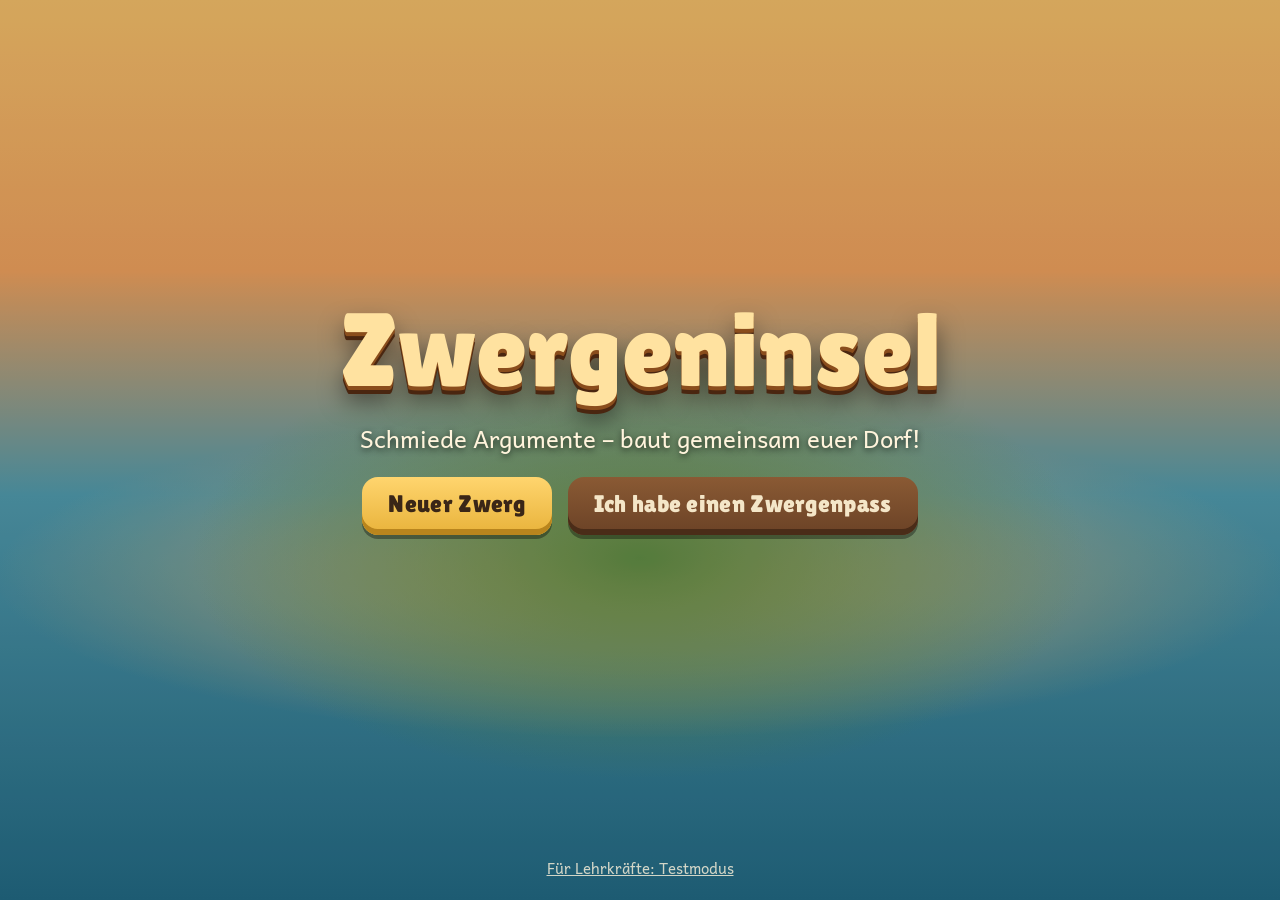
==== index.html @ fdaf3f94 "Kapitel 3: Ja und/ja aber, Wer hört zu?, Inselrat, Gegenargument-Schmiede, Wer überzeugt wen?, Strei" ====
<!doctype html>
<html lang="de">
<head>
<meta charset="utf-8">
<meta name="viewport" content="width=device-width, initial-scale=1, viewport-fit=cover, user-scalable=no">
<meta name="apple-mobile-web-app-capable" content="yes">
<meta name="mobile-web-app-capable" content="yes">
<meta name="apple-mobile-web-app-status-bar-style" content="black-translucent">
<meta name="apple-mobile-web-app-title" content="Zwergeninsel">
<meta name="theme-color" content="#1d140f">
<title>Zwergeninsel – Schmiede</title>
<link rel="manifest" href="manifest.webmanifest">
<link rel="apple-touch-icon" href="bilder/app-icon.png">
<link rel="icon" href="bilder/app-icon.png">
<link rel="preconnect" href="https://fonts.googleapis.com">
<link rel="preconnect" href="https://fonts.gstatic.com" crossorigin>
<link href="https://fonts.googleapis.com/css2?family=Andika:wght@400;700&family=Lilita+One&display=swap" rel="stylesheet">
<link rel="stylesheet" href="css/spiel.css">
</head>
<body>
<div id="app"></div>
<noscript>Bitte JavaScript einschalten, damit die Zwergeninsel funktioniert.</noscript>
<script src="js/lib/qrcode.js"></script>
<script src="js/data.js"></script>
<script src="js/data-k2.js"></script>
<script src="js/data-k3.js"></script>
<script src="js/pass.js"></script>
<script src="js/gemeinsam.js"></script>
<script src="js/app.js"></script>
</body>
</html>
---- css/spiel.css ----
/* Zwergeninsel – gemeinsames Aussehen für Schüler-App und Insel */

:root {
  --nacht: #1d140f;
  --holz-dunkel: #3a2417;
  --holz: #6b4226;
  --holz-hell: #9a6a3e;
  --pergament: #f4e6c8;
  --pergament-dunkel: #e2cc9f;
  --tinte: #3a2617;
  --tinte-hell: #6b5442;
  --glut: #f28c28;
  --glut-hell: #ffc261;
  --gold: #e8b23a;
  --gold-dunkel: #b9851d;
  --moos: #6f8f3a;
  --moos-dunkel: #4f6a26;
  --eisen: #4a4e57;
  --eisen-hell: #8a8f99;
  --edelstein: #2ec4b6;
  --fehler: #c2533a;
  --schrift: 'Andika', 'Trebuchet MS', sans-serif;
  --titel: 'Lilita One', 'Trebuchet MS', sans-serif;
  --radius: 18px;
}

* { box-sizing: border-box; -webkit-tap-highlight-color: transparent; }
html, body { margin: 0; height: 100%; }
body {
  background: var(--nacht);
  color: var(--pergament);
  font-family: var(--schrift);
  font-size: 20px;
  line-height: 1.4;
  overflow: hidden;
  -webkit-user-select: none;
  user-select: none;
  -webkit-touch-callout: none;
}
button { font: inherit; color: inherit; cursor: pointer; touch-action: manipulation; }
img { -webkit-user-drag: none; }
h1, h2, h3 { font-family: var(--titel); font-weight: 400; margin: 0; letter-spacing: 0.3px; }

/* ---------- Bildschirme ---------- */
#app { position: fixed; inset: 0; overflow: hidden; }
.screen {
  position: absolute; inset: 0;
  display: flex; flex-direction: column;
  overflow: hidden;
  animation: einblenden 0.35s ease-out;
}
.screen-scroll { flex: 1 1 auto; overflow-y: auto; -webkit-overflow-scrolling: touch; }
@keyframes einblenden { from { opacity: 0; transform: translateY(8px); } to { opacity: 1; transform: none; } }

/* Hintergrundbilder mit Ersatz, solange das Bild fehlt */
.hintergrund { position: absolute; inset: 0; z-index: 0; overflow: hidden; }
.hintergrund img { width: 100%; height: 100%; object-fit: cover; display: block; }
.hintergrund::after { content: ''; position: absolute; inset: 0; background: var(--abdunkeln, rgba(20, 12, 8, 0.25)); }
.hg-ersatz-schmiede {
  background:
    radial-gradient(ellipse 40% 55% at 12% 70%, rgba(242, 140, 40, 0.55), transparent 70%),
    radial-gradient(ellipse 60% 40% at 50% 100%, #4a2d1b, transparent 70%),
    linear-gradient(180deg, #2a1b13 0%, #3b2618 60%, #2a1a11 100%);
}
.hg-ersatz-stollen {
  background:
    radial-gradient(circle at 18% 30%, rgba(46, 196, 182, 0.25), transparent 22%),
    radial-gradient(circle at 82% 62%, rgba(150, 100, 230, 0.22), transparent 20%),
    linear-gradient(180deg, #221812 0%, #33231a 100%);
}
.hg-ersatz-titel {
  background:
    radial-gradient(ellipse 50% 35% at 50% 62%, #5f8f45, transparent 70%),
    radial-gradient(ellipse 70% 25% at 50% 64%, #d9b878, transparent 72%),
    linear-gradient(180deg, #f6c26b 0%, #f0a35e 30%, #4f9db0 55%, #1f6a85 100%);
}
.hg-ersatz-vulkan {
  background:
    radial-gradient(ellipse 30% 40% at 50% 100%, rgba(255, 120, 30, 0.6), transparent 70%),
    linear-gradient(180deg, #2b1610 0%, #471f12 100%);
}
.glut-flackern {
  position: absolute; left: 0; top: 30%; width: 38%; height: 60%;
  background: radial-gradient(ellipse at 30% 60%, rgba(255, 150, 50, 0.35), transparent 65%);
  animation: flackern 2.4s infinite ease-in-out;
  pointer-events: none; z-index: 1; mix-blend-mode: screen;
}
@keyframes flackern {
  0%, 100% { opacity: 0.7; } 20% { opacity: 1; } 40% { opacity: 0.8; } 60% { opacity: 0.95; } 80% { opacity: 0.75; }
}

/* Platzhalter für Bilder, die noch fehlen */
.platzhalter {
  display: flex; align-items: center; justify-content: center; text-align: center;
  border: 3px dashed rgba(244, 230, 200, 0.5);
  border-radius: 16px;
  background: rgba(244, 230, 200, 0.08);
  color: rgba(244, 230, 200, 0.85);
  font-size: 15px; line-height: 1.2; padding: 8px;
  aspect-ratio: 1 / 1;
}
.auf-pergament .platzhalter { border-color: rgba(58, 38, 23, 0.4); color: var(--tinte-hell); background: rgba(58, 38, 23, 0.05); }

/* ---------- Leisten und Rahmen ---------- */
.leiste {
  position: relative; z-index: 5;
  display: flex; align-items: center; gap: 14px;
  padding: max(12px, env(safe-area-inset-top)) 20px 12px;
  background: linear-gradient(180deg, rgba(29, 20, 15, 0.92), rgba(29, 20, 15, 0.7));
  border-bottom: 3px solid rgba(232, 178, 58, 0.35);
}
.leiste .titel { font-family: var(--titel); font-size: 26px; line-height: 1.1; }
.leiste .untertitel { font-size: 16px; color: #d9c6a3; }
.spacer { flex: 1 1 auto; }

.avatar {
  width: 64px; height: 64px; border-radius: 50%; flex: none;
  background: radial-gradient(circle at 50% 40%, #7a5236, #3a2417);
  border: 3px solid var(--gold);
  overflow: hidden; display: flex; align-items: flex-start; justify-content: center;
  box-shadow: 0 3px 0 rgba(0, 0, 0, 0.4);
}
.avatar img { width: 150%; margin-top: -2%; }
.avatar .platzhalter { aspect-ratio: auto; width: 100%; height: 100%; border: none; font-size: 11px; border-radius: 50%; }

.zaehler {
  display: flex; align-items: center; gap: 6px;
  background: rgba(0, 0, 0, 0.35); border: 2px solid rgba(244, 230, 200, 0.25);
  border-radius: 999px; padding: 4px 14px 4px 6px;
  font-family: var(--titel); font-size: 22px; min-height: 44px;
}
.zaehler img, .zaehler .platzhalter { width: 34px; height: 34px; font-size: 0; border-width: 2px; padding: 0; border-radius: 50%; }

.pergament {
  background:
    radial-gradient(ellipse at 20% 0%, rgba(255, 255, 255, 0.35), transparent 50%),
    linear-gradient(180deg, var(--pergament), var(--pergament-dunkel));
  color: var(--tinte);
  border-radius: var(--radius);
  border: 3px solid #8a6438;
  box-shadow: 0 6px 0 rgba(0, 0, 0, 0.35), inset 0 0 30px rgba(140, 100, 50, 0.25);
}

/* ---------- Knöpfe ---------- */
.knopf {
  display: inline-flex; align-items: center; justify-content: center; gap: 10px;
  min-height: 56px; padding: 10px 26px 14px;
  border: none; border-radius: 16px;
  font-family: var(--titel); font-size: 24px; letter-spacing: 0.3px;
  color: var(--tinte);
  background: linear-gradient(180deg, #ffd56e, var(--gold));
  box-shadow: inset 0 -6px 0 var(--gold-dunkel), 0 4px 0 rgba(0, 0, 0, 0.35);
  transition: transform 0.08s;
}
.knopf:active { transform: translateY(3px); box-shadow: inset 0 -3px 0 var(--gold-dunkel), 0 1px 0 rgba(0, 0, 0, 0.35); }
.knopf.holz { color: var(--pergament); background: linear-gradient(180deg, #8a5a34, var(--holz)); box-shadow: inset 0 -6px 0 #4a2c18, 0 4px 0 rgba(0, 0, 0, 0.35); }
.knopf.moos { color: #fff8e6; background: linear-gradient(180deg, #8db04c, var(--moos)); box-shadow: inset 0 -6px 0 var(--moos-dunkel), 0 4px 0 rgba(0, 0, 0, 0.35); }
.knopf svg { width: 28px; height: 28px; flex: none; }
.knopf.klein { min-height: 46px; font-size: 19px; padding: 6px 16px 10px; }
.knopf:disabled { filter: grayscale(0.8) brightness(0.7); }
.rund {
  width: 56px; height: 56px; border-radius: 50%; border: none; flex: none;
  background: linear-gradient(180deg, #8a5a34, var(--holz));
  box-shadow: inset 0 -5px 0 #4a2c18, 0 3px 0 rgba(0, 0, 0, 0.35);
  display: inline-flex; align-items: center; justify-content: center;
  color: var(--pergament);
}
.rund.gold { background: linear-gradient(180deg, #ffd56e, var(--gold)); box-shadow: inset 0 -5px 0 var(--gold-dunkel), 0 3px 0 rgba(0, 0, 0, 0.35); color: var(--tinte); }
.rund svg { width: 28px; height: 28px; }

/* ---------- Startbildschirm ---------- */
.start-mitte {
  position: relative; z-index: 2; flex: 1;
  display: flex; flex-direction: column; align-items: center; justify-content: center; gap: 22px;
  padding: 24px; text-align: center;
}
.logo {
  font-family: var(--titel); font-size: clamp(56px, 10vw, 104px); line-height: 0.95;
  color: #ffe2a0;
  text-shadow: 0 4px 0 #8a4d1c, 0 8px 0 #4a2610, 0 14px 24px rgba(0, 0, 0, 0.5);
}
.logo-unter { font-size: 24px; color: #fff4dc; text-shadow: 0 2px 6px rgba(0, 0, 0, 0.7); }
.start-knoepfe { display: flex; flex-wrap: wrap; gap: 16px; justify-content: center; }
.weiter-karte { display: flex; align-items: center; gap: 14px; padding: 12px 20px; }
.fusszeile { position: relative; z-index: 2; text-align: center; padding: 10px; font-size: 15px; }
.fusszeile button { background: none; border: none; color: rgba(255, 244, 220, 0.8); text-decoration: underline; min-height: 44px; }

/* ---------- Zwerg wählen ---------- */
.zwerg-raster {
  display: grid; grid-template-columns: repeat(auto-fill, minmax(170px, 1fr)); gap: 16px;
  padding: 20px; max-width: 1100px; margin: 0 auto;
}
.zwerg-karte {
  position: relative; border: none; padding: 10px 10px 12px; text-align: center;
  display: flex; flex-direction: column; align-items: center; gap: 4px;
}
.zwerg-karte .bild { width: 100%; aspect-ratio: 1 / 1; display: flex; align-items: flex-end; justify-content: center; }
.zwerg-karte .bild img { width: 100%; height: 100%; object-fit: contain; filter: drop-shadow(0 6px 6px rgba(0, 0, 0, 0.3)); }
.zwerg-karte .bild .platzhalter { width: 90%; }
.zwerg-karte .name { font-family: var(--titel); font-size: 22px; line-height: 1.1; }
.zwerg-karte .rolle { font-size: 15px; color: var(--tinte-hell); }
.zwerg-karte.gewaehlt { outline: 5px solid var(--glut); outline-offset: 2px; }
.zwerg-karte.gesperrt .bild img { filter: brightness(0) opacity(0.45); }
.zwerg-karte.gesperrt .bedingung { font-size: 14px; line-height: 1.25; color: var(--tinte-hell); }
.schloss { position: absolute; top: 10px; right: 10px; width: 38px; height: 38px; }

/* ---------- Halle (Kapitelkarte) ---------- */
.halle-inhalt { position: relative; z-index: 2; padding: 20px; max-width: 1100px; margin: 0 auto; display: flex; flex-direction: column; gap: 18px; }
.reiter { display: flex; gap: 10px; flex-wrap: wrap; }
.reiter button {
  border: none; border-radius: 14px 14px 0 0; padding: 10px 20px; min-height: 48px;
  font-family: var(--titel); font-size: 20px;
  background: rgba(0, 0, 0, 0.4); color: rgba(244, 230, 200, 0.7);
}
.reiter button.aktiv { background: var(--pergament); color: var(--tinte); }
.stollen { padding: 18px 20px 22px; }
.stollen h2 { font-size: 30px; display: flex; align-items: center; gap: 10px; }
.stollen .erklaer { font-size: 18px; color: var(--tinte-hell); margin: 2px 0 14px; }
.stationen { display: grid; grid-template-columns: repeat(auto-fit, minmax(220px, 1fr)); gap: 14px; }
.station {
  position: relative; border: 3px solid #8a6438; border-radius: 16px; padding: 14px;
  background: rgba(255, 255, 255, 0.45); color: var(--tinte); text-align: left;
  display: flex; gap: 12px; align-items: center; min-height: 96px;
  box-shadow: 0 4px 0 rgba(0, 0, 0, 0.2);
}
.station:active { transform: translateY(2px); }
.station .icon { width: 64px; height: 64px; flex: none; }
.station .icon img, .station .icon .platzhalter { width: 100%; height: 100%; object-fit: contain; font-size: 10px; padding: 2px; }
.station .st-name { font-family: var(--titel); font-size: 21px; line-height: 1.1; }
.station .st-info { font-size: 15px; color: var(--tinte-hell); line-height: 1.3; }
.station.geschafft { background: rgba(141, 176, 76, 0.35); border-color: var(--moos-dunkel); }
.station.gesperrt { opacity: 0.55; }
.haken {
  position: absolute; top: -10px; right: -10px; width: 38px; height: 38px; border-radius: 50%;
  background: var(--moos); color: #fff; display: flex; align-items: center; justify-content: center;
  border: 3px solid #fff8e6; box-shadow: 0 2px 0 rgba(0, 0, 0, 0.3);
}
.haken svg { width: 20px; height: 20px; }

/* ---------- Spielbildschirm (Schmiede) ---------- */
.spiel { position: relative; z-index: 2; flex: 1; display: flex; gap: 22px; padding: 18px 22px 22px; min-height: 0; }
.aufgabe { flex: 1 1 58%; display: flex; flex-direction: column; gap: 14px; padding: 20px 22px; min-height: 0; overflow-y: auto; }
.aufgabe .frage { font-size: 19px; color: var(--tinte-hell); display: flex; align-items: center; gap: 10px; }
.aufgabe .meinung { font-size: 26px; font-weight: 700; line-height: 1.35; }
.optionen { display: flex; flex-direction: column; gap: 12px; }
.option {
  text-align: left; font-size: 22px; line-height: 1.35; color: var(--tinte);
  background: #fffaf0; border: 3px solid #b08a5a; border-radius: 16px; padding: 14px 18px; min-height: 64px;
  box-shadow: 0 4px 0 #b08a5a;
  transition: transform 0.08s, background 0.2s;
}
.option:active { transform: translateY(3px); box-shadow: 0 1px 0 #b08a5a; }
.option.richtig { background: #e3f0c8; border-color: var(--moos); box-shadow: 0 4px 0 var(--moos-dunkel); }
.option.falsch { background: #f5d9cd; border-color: var(--fehler); box-shadow: 0 4px 0 #8f3a28; animation: wackeln 0.4s; }
.option.weg { opacity: 0.35; text-decoration: line-through; pointer-events: none; }
@keyframes wackeln { 0%, 100% { transform: none; } 20% { transform: translateX(-8px); } 40% { transform: translateX(8px); } 60% { transform: translateX(-5px); } 80% { transform: translateX(5px); } }

.rueckmeldung { display: flex; gap: 12px; align-items: flex-start; font-size: 20px; line-height: 1.4; padding: 12px 16px; border-radius: 14px; }
.rueckmeldung.gut { background: rgba(111, 143, 58, 0.18); border: 2px solid var(--moos); }
.rueckmeldung.schlecht { background: rgba(194, 83, 58, 0.12); border: 2px solid var(--fehler); }
.rueckmeldung.tipp { background: rgba(232, 178, 58, 0.22); border: 2px solid var(--gold-dunkel); }

.fortschritt { display: flex; gap: 6px; }
.fortschritt span { width: 34px; height: 12px; border-radius: 6px; background: rgba(244, 230, 200, 0.25); }
.fortschritt span.voll { background: var(--glut); }
.fortschritt span.jetzt { background: var(--glut-hell); box-shadow: 0 0 10px var(--glut); }

/* Die Bühne mit Amboss, Hammer und Meisterin */
.buehne { flex: 1 1 42%; position: relative; display: flex; flex-direction: column; align-items: center; justify-content: flex-end; min-width: 300px; }
.meisterin-blase {
  position: relative; align-self: stretch; margin-bottom: 8px;
  padding: 14px 18px; font-size: 19px; line-height: 1.4; min-height: 64px;
}
.meisterin-blase::after {
  content: ''; position: absolute; bottom: -14px; left: 48px;
  border-width: 14px 12px 0; border-style: solid; border-color: #8a6438 transparent transparent;
}
.meisterin-reihe { display: flex; align-items: flex-end; width: 100%; gap: 6px; }
.meisterin { width: 40%; max-width: 190px; flex: none; animation: atmen 3.2s infinite ease-in-out; transform-origin: bottom center; }
.meisterin img { width: 100%; display: block; filter: drop-shadow(0 8px 8px rgba(0, 0, 0, 0.45)); }
@keyframes atmen { 0%, 100% { transform: scale(1); } 50% { transform: scale(1.015, 0.99); } }
.amboss-platz { position: relative; flex: 1; display: flex; justify-content: center; align-items: flex-end; height: 300px; }
.amboss { position: absolute; bottom: 0; width: 82%; max-width: 300px; }
.amboss img, .amboss .platzhalter { width: 100%; display: block; filter: drop-shadow(0 10px 10px rgba(0, 0, 0, 0.5)); }
.werkstueck { position: absolute; bottom: 52%; width: 50%; max-width: 180px; transition: transform 0.3s; z-index: 2; }
.werkstueck img, .werkstueck .platzhalter { width: 100%; display: block; filter: drop-shadow(0 4px 4px rgba(0, 0, 0, 0.5)); }
.werkstueck.neu { animation: aufploppen 0.5s ease-out; }
@keyframes aufploppen { 0% { transform: scale(0.4); filter: brightness(3); } 60% { transform: scale(1.15); } 100% { transform: scale(1); } }
.hammer {
  position: absolute; right: 2%; bottom: 52%; width: 46%; max-width: 170px; z-index: 3;
  transform-origin: 85% 85%; transform: rotate(-35deg) translate(10px, -40px);
  transition: transform 0.25s;
}
.hammer img, .hammer .platzhalter { width: 100%; display: block; filter: drop-shadow(0 6px 6px rgba(0, 0, 0, 0.5)); transform: scaleX(-1); }
.hammer.schlag { animation: schlag 0.45s cubic-bezier(.5, -0.4, .6, 1.4); }
@keyframes schlag {
  0% { transform: rotate(-35deg) translate(10px, -40px); }
  45% { transform: rotate(-70deg) translate(20px, -70px); }
  70% { transform: rotate(8deg) translate(-20px, 10px); }
  100% { transform: rotate(-35deg) translate(10px, -40px); }
}
.funke {
  position: absolute; width: 8px; height: 8px; border-radius: 50%; z-index: 4;
  background: radial-gradient(circle, #fff7d6, var(--glut-hell) 40%, var(--glut) 70%, transparent 72%);
  pointer-events: none;
  animation: funkeflug 0.8s ease-out forwards;
}
@keyframes funkeflug { to { transform: translate(var(--dx), var(--dy)) scale(0.2); opacity: 0; } }
.blitz { position: absolute; inset: 0; background: radial-gradient(circle at 50% 70%, rgba(255, 220, 140, 0.6), transparent 60%); animation: blitz 0.5s forwards; pointer-events: none; z-index: 5; }
@keyframes blitz { from { opacity: 1; } to { opacity: 0; } }

/* Weil-Denn-Amboss: Runenplatten */
.satzzeile { display: flex; flex-wrap: wrap; gap: 10px; align-items: center; min-height: 70px; }
.platte {
  position: relative; border: none; padding: 10px 18px 14px; min-height: 58px; min-width: 70px;
  font-size: 23px; font-weight: 700; color: #fdf6e3; border-radius: 10px;
  background: linear-gradient(180deg, #8a8f99, #5b6069);
  box-shadow: inset 0 0 0 3px #3a3d44, inset 0 -6px 0 #3a3d44, 0 4px 0 rgba(0, 0, 0, 0.35);
  text-shadow: 0 2px 0 rgba(0, 0, 0, 0.4);
}
.platte.fest { background: linear-gradient(180deg, #7a5236, #57381f); box-shadow: inset 0 0 0 3px #3a2417, inset 0 -6px 0 #3a2417; }
.platte.bindewort { background: linear-gradient(180deg, #ffd56e, var(--gold)); color: var(--tinte); text-shadow: none; box-shadow: inset 0 0 0 3px var(--gold-dunkel), inset 0 -6px 0 var(--gold-dunkel); }
.platte.leer { background: rgba(58, 38, 23, 0.08); box-shadow: inset 0 0 0 3px rgba(58, 38, 23, 0.25); min-width: 90px; }
.platte.verb-markiert { box-shadow: inset 0 0 0 4px var(--glut), inset 0 -6px 0 #3a3d44, 0 0 14px var(--glut); }
.vorrat { display: flex; flex-wrap: wrap; gap: 12px; padding: 14px; border-radius: 14px; background: rgba(58, 38, 23, 0.08); min-height: 86px; }

/* Erz oder Schlacke */
.erz-karte { font-size: 23px; line-height: 1.35; padding: 18px 20px; background: #fffaf0; border: 3px solid #b08a5a; border-radius: 16px; animation: einblenden 0.3s; }
.erz-karte.weg-erz { animation: wegErz 0.5s forwards; }
.erz-karte.weg-schlacke { animation: wegSchlacke 0.5s forwards; }
@keyframes wegErz { to { transform: translate(-120px, 60px) scale(0.3) rotate(-20deg); opacity: 0; } }
@keyframes wegSchlacke { to { transform: translate(120px, 60px) scale(0.3) rotate(20deg); opacity: 0; } }
.erz-knoepfe { display: grid; grid-template-columns: 1fr 1fr; gap: 14px; }
.erz-knoepfe .knopf { min-height: 76px; font-size: 26px; }
.knopf.schlacke { color: #f2ece2; background: linear-gradient(180deg, #8a8f99, #5b6069); box-shadow: inset 0 -6px 0 #3a3d44, 0 4px 0 rgba(0, 0, 0, 0.35); }
.koerbe { display: flex; gap: 10px; flex-wrap: wrap; font-size: 16px; color: var(--tinte-hell); }
.koerbe .marke { padding: 4px 10px; border-radius: 999px; background: rgba(232, 178, 58, 0.3); }
.koerbe .marke.grau { background: rgba(90, 96, 105, 0.25); }

/* Meisterstück */
.themen { display: grid; grid-template-columns: repeat(auto-fit, minmax(240px, 1fr)); gap: 12px; }
.checkliste { display: flex; flex-direction: column; gap: 12px; }
.check {
  display: flex; align-items: center; gap: 14px; text-align: left;
  font-size: 21px; padding: 14px 18px; min-height: 64px; color: var(--tinte);
  background: #fffaf0; border: 3px solid #b08a5a; border-radius: 16px;
}
.check .kasten { width: 36px; height: 36px; flex: none; border-radius: 8px; border: 3px solid #8a6438; display: flex; align-items: center; justify-content: center; background: #fff; }
.check.an { background: #e3f0c8; border-color: var(--moos); }
.check.an .kasten { background: var(--moos); border-color: var(--moos-dunkel); color: #fff; }
.check .kasten svg { width: 22px; height: 22px; }
.sprechblase-gross { font-size: 25px; line-height: 1.5; padding: 18px 22px; background: #fffaf0; border-radius: 16px; border: 3px dashed #b08a5a; }

/* ---------- Funkenregen ---------- */
.arena { position: relative; z-index: 2; flex: 1; overflow: hidden; }
.arena-meinung { position: absolute; left: 50%; top: 14px; transform: translateX(-50%); z-index: 3; padding: 12px 22px; font-size: 24px; font-weight: 700; text-align: center; max-width: 92%; }
.spark {
  position: absolute; top: -120px; z-index: 2; border: none;
  max-width: 270px; padding: 12px 16px 16px; border-radius: 22px;
  font-size: 19px; font-weight: 700; line-height: 1.25; color: var(--tinte);
  background: radial-gradient(circle at 30% 20%, #fff7d6, #ffd36e 60%, #f2a33a);
  box-shadow: 0 0 22px rgba(255, 170, 60, 0.75), inset 0 -5px 0 rgba(185, 110, 30, 0.6);
  animation: fallen linear forwards;
}
@keyframes fallen { to { transform: translateY(calc(100vh + 160px)); } }
.spark.gefangen { animation: fangen 0.4s forwards; }
@keyframes fangen { to { transform: scale(1.6); opacity: 0; } }
.spark.zisch { animation: zisch 0.5s forwards; background: #8a8f99; box-shadow: none; color: #f2ece2; }
@keyframes zisch { to { transform: translateY(40px) scale(0.5); opacity: 0; } }
.punktstand { font-family: var(--titel); font-size: 30px; }

/* ---------- Lieferung ---------- */
.lieferung { position: relative; z-index: 2; flex: 1; display: flex; gap: 26px; align-items: center; justify-content: center; padding: 22px; flex-wrap: wrap; }
.qr-feld { background: #fff; padding: 18px; border-radius: 18px; box-shadow: 0 6px 0 rgba(0, 0, 0, 0.35); }
.qr-feld svg, .qr-feld img { width: min(46vh, 360px); height: auto; display: block; }
.pass-karte { padding: 22px 26px; max-width: 520px; display: flex; flex-direction: column; gap: 14px; }
.pass-code { font-family: 'Courier New', monospace; font-weight: 700; font-size: clamp(34px, 5vw, 48px); letter-spacing: 4px; text-align: center; padding: 10px; background: #fffaf0; border-radius: 12px; border: 3px solid #8a6438; }
.schritte { margin: 0; padding-left: 26px; font-size: 20px; }

.eingabe {
  width: 100%; font-family: 'Courier New', monospace; font-weight: 700;
  font-size: 40px; letter-spacing: 6px; text-align: center; text-transform: uppercase;
  padding: 12px; border-radius: 14px; border: 3px solid #8a6438; background: #fffaf0; color: var(--tinte);
  -webkit-user-select: text; user-select: text;
}

/* ---------- Belohnung / Fenster ---------- */
.schleier { position: fixed; inset: 0; z-index: 50; background: rgba(15, 9, 6, 0.75); display: flex; align-items: center; justify-content: center; padding: 20px; animation: einblenden 0.25s; }
.fenster { max-width: 620px; width: 100%; padding: 26px; text-align: center; display: flex; flex-direction: column; align-items: center; gap: 14px; max-height: 92vh; overflow-y: auto; }
.fenster h2 { font-size: 34px; }
.fenster .gross-bild { width: min(60%, 260px); }
.fenster .gross-bild img { width: 100%; display: block; filter: drop-shadow(0 10px 10px rgba(0, 0, 0, 0.35)); animation: aufploppen 0.6s ease-out; }
.strahlen { position: relative; }
.strahlen::before {
  content: ''; position: absolute; inset: -20%; z-index: -1;
  background: repeating-conic-gradient(from 0deg, rgba(232, 178, 58, 0.35) 0 10deg, transparent 10deg 20deg);
  border-radius: 50%; animation: drehen 12s linear infinite;
  -webkit-mask: radial-gradient(circle, #000 30%, transparent 70%); mask: radial-gradient(circle, #000 30%, transparent 70%);
}
@keyframes drehen { to { transform: rotate(360deg); } }
.knopf-reihe { display: flex; gap: 12px; flex-wrap: wrap; justify-content: center; }

.meldung {
  position: fixed; left: 50%; bottom: 28px; transform: translateX(-50%); z-index: 60;
  padding: 12px 22px; font-size: 20px; max-width: 90vw; text-align: center;
  animation: einblenden 0.3s;
}

/* ---------- Hochformat ---------- */
@media (orientation: portrait), (max-width: 860px) {
  .spiel { flex-direction: column; overflow-y: auto; }
  .aufgabe { flex: none; overflow: visible; }
  .buehne { flex: none; min-height: 340px; }
  .amboss-platz { height: 240px; }
}
@media (max-height: 720px) and (orientation: landscape) {
  .amboss-platz { height: 220px; }
  .aufgabe .meinung { font-size: 23px; }
  .option { font-size: 20px; padding: 10px 16px; min-height: 54px; }
}

/* ---------- Kapitel 2 ---------- */
/* Farben wie im Unterrichtsmaterial: These rot, Begründung gelb, Beispiel grün */
.teile { display: flex; flex-direction: column; gap: 8px; }
.teil { display: flex; gap: 12px; align-items: baseline; padding: 10px 14px; border-radius: 12px; border: 3px solid; font-size: 21px; line-height: 1.35; animation: einblenden 0.3s; }
.teil-name { flex: none; font-family: var(--titel); font-size: 16px; text-transform: uppercase; letter-spacing: 0.6px; padding: 2px 8px; border-radius: 6px; color: #fff; }
.teil-these { background: #f8ddd5; border-color: #c2533a; }
.teil-these .teil-name { background: #b0472f; }
.teil-begruendung { background: #fbefc2; border-color: #c9971f; }
.teil-begruendung .teil-name { background: #9c7414; }
.teil-beispiel { background: #e3efcc; border-color: #6f8f3a; }
.teil-beispiel .teil-name { background: #4f6a26; }
.boss-leiste { display: flex; align-items: center; gap: 12px; font-family: var(--titel); font-size: 20px; }
.boss-leiste .balken { flex: 1; height: 22px; border-radius: 11px; border: 3px solid #5a2a1e; background: #fffaf0; overflow: hidden; }
.boss-leiste .balken div { height: 100%; background: linear-gradient(180deg, #e0683f, #a8381f); transition: width 0.6s ease-out; }
.knopf.gross-hoeren { min-height: 76px; font-size: 28px; padding-inline: 34px; }
.knopf.gross-hoeren svg { width: 36px; height: 36px; }
.knopf.gross-hoeren.gehoert { background: linear-gradient(180deg, #8db04c, var(--moos)); box-shadow: inset 0 -6px 0 var(--moos-dunkel), 0 4px 0 rgba(0, 0, 0, 0.35); color: #fff8e6; }
.stollen h2 svg { width: 30px; height: 30px; flex: none; }
.reiter button svg { width: 18px; height: 18px; vertical-align: -2px; margin-right: 6px; }

/* ---------- Kapitel 3 ---------- */
.zitat { font-size: 21px; line-height: 1.4; padding: 12px 16px; border-left: 0; border-radius: 12px; background: rgba(58, 38, 23, 0.07); font-style: italic; }
.boss-leiste .balken.ueberzeugung div { background: linear-gradient(180deg, #8db04c, var(--moos)); }
.sw-buehne { position: relative; z-index: 2; flex: 1; display: flex; flex-direction: column; align-items: center; justify-content: center; gap: 24px; padding: 20px; }
.sw-reihe { display: flex; align-items: flex-end; gap: 20px; width: min(900px, 100%); }
.sw-sprecher { width: 200px; flex: none; text-align: center; }
.sw-sprecher img, .sw-sprecher .platzhalter { width: 100%; display: block; filter: drop-shadow(0 8px 8px rgba(0, 0, 0, 0.4)); }
.sw-name { font-family: var(--titel); font-size: 22px; margin-top: 4px; }
.sw-blase { flex: 1; min-height: 140px; padding: 22px 26px; font-size: 28px; line-height: 1.45; font-weight: 700; }
.sw-blase.fertig { box-shadow: 0 0 0 5px var(--moos), 0 6px 0 rgba(0, 0, 0, 0.35); }
.sw-ergebnis { min-height: 64px; width: min(900px, 100%); }
.knopf.sw-knopf { min-height: 96px; font-size: 34px; padding-inline: 48px; }
@media (max-width: 700px) { .sw-reihe { flex-direction: column; align-items: center; } .sw-sprecher { width: 140px; } }
.amboss-platz.person .amboss, .amboss-platz.person .hammer { display: none; }
.amboss-platz.person .werkstueck { bottom: 0; width: 78%; max-width: 250px; }
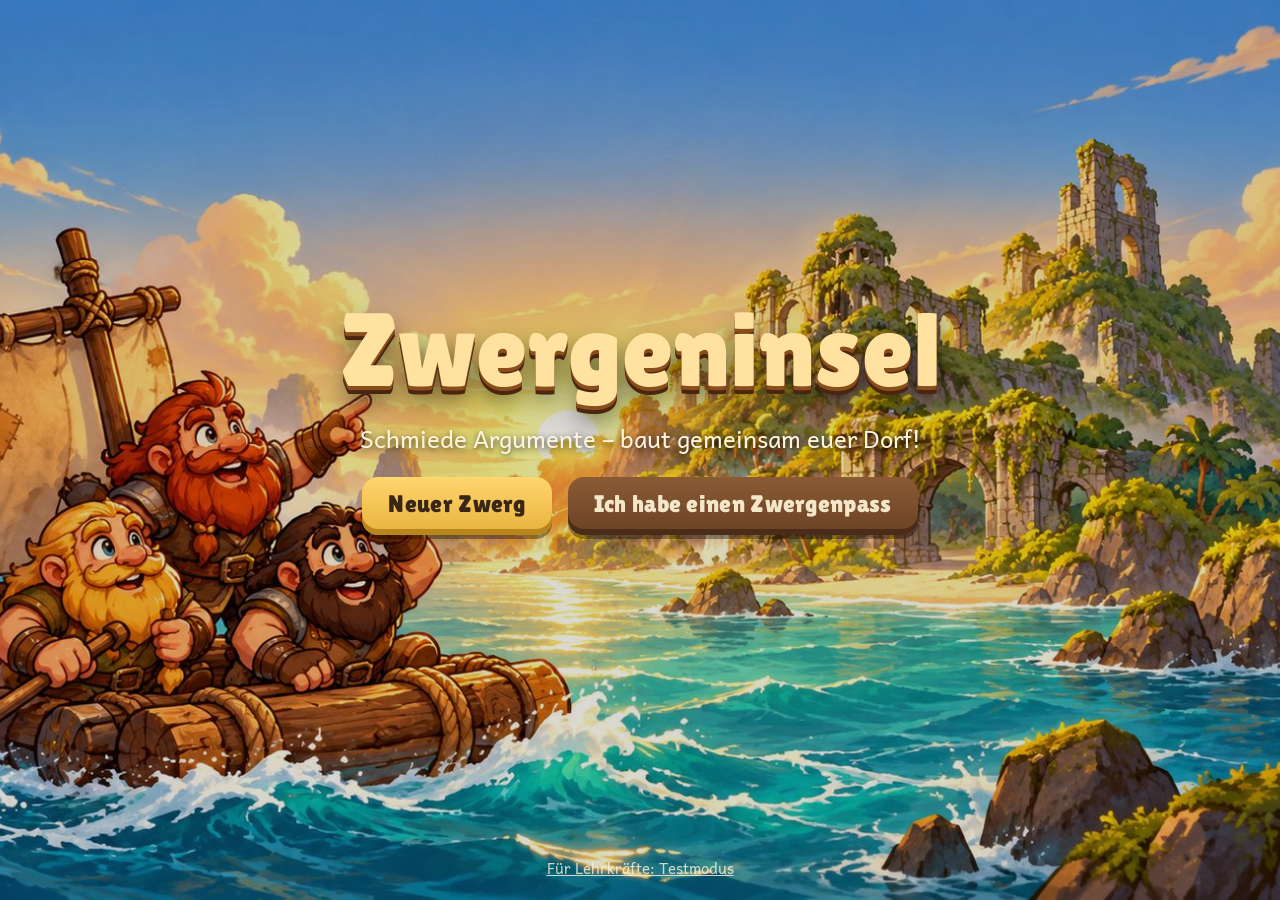
==== commit 27ca1c23: "Lieferschein mit 4 Zeichen statt QR-Scan: Kartennummern, Schnell-Eingabe mit Bildschirmtastatur und " ====
--- a/index.html
+++ b/index.html
@@ -20,10 +20,11 @@
 <body>
 <div id="app"></div>
 <noscript>Bitte JavaScript einschalten, damit die Zwergeninsel funktioniert.</noscript>
-<script src="js/lib/qrcode.js"></script>
 <script src="js/data.js"></script>
 <script src="js/data-k2.js"></script>
 <script src="js/data-k3.js"></script>
+<script src="js/data-mehr.js"></script>
+<script src="js/data-spiel.js"></script>
 <script src="js/pass.js"></script>
 <script src="js/gemeinsam.js"></script>
 <script src="js/app.js"></script>
--- a/css/spiel.css
+++ b/css/spiel.css
@@ -103,6 +103,7 @@
 
 /* ---------- Leisten und Rahmen ---------- */
 .leiste {
+  flex-wrap: wrap;
   position: relative; z-index: 5;
   display: flex; align-items: center; gap: 14px;
   padding: max(12px, env(safe-area-inset-top)) 20px 12px;
@@ -454,3 +455,121 @@
 @media (max-width: 700px) { .sw-reihe { flex-direction: column; align-items: center; } .sw-sprecher { width: 140px; } }
 .amboss-platz.person .amboss, .amboss-platz.person .hammer { display: none; }
 .amboss-platz.person .werkstueck { bottom: 0; width: 78%; max-width: 250px; }
+
+/* ---------- Wissensbuch ---------- */
+.seiten { display: grid; grid-template-columns: repeat(auto-fit, minmax(300px, 1fr)); gap: 16px; }
+.seite { position: relative; background: #fffaf0; border: 3px solid #b08a5a; border-radius: 16px; padding: 16px 18px 18px; display: flex; flex-direction: column; gap: 8px; box-shadow: 0 4px 0 rgba(0, 0, 0, 0.15); text-align: left; }
+.seite p { margin: 0; font-size: 19px; line-height: 1.45; }
+.seite-kopf { display: flex; align-items: center; gap: 10px; padding-right: 48px; }
+.seite-kopf svg { width: 28px; height: 28px; flex: none; color: var(--gold-dunkel); }
+.seite-kopf h3 { font-size: 24px; }
+.seite-beispiel { white-space: pre-line; font-size: 18px; line-height: 1.45; padding: 10px 12px; border-radius: 10px; background: rgba(232, 178, 58, 0.18); font-style: italic; }
+.seite .klein-rund { position: absolute; top: 10px; right: 10px; width: 44px; height: 44px; }
+.seite .klein-rund svg { width: 22px; height: 22px; }
+.seite.gesperrt { opacity: 0.6; background: rgba(255, 250, 240, 0.5); border-style: dashed; }
+.seite.gesperrt .seite-kopf svg { color: var(--tinte-hell); }
+
+/* ---------- Vormachen ---------- */
+.fenster.vormach { max-width: 760px; text-align: left; align-items: stretch; }
+.vormach-kopf { display: flex; align-items: center; gap: 16px; }
+.vormach-bild { width: 96px; flex: none; }
+.vormach-bild img, .vormach-bild .platzhalter { width: 100%; display: block; font-size: 11px; }
+.vormach-liste { display: flex; flex-direction: column; gap: 10px; }
+.vormach-zeile { display: flex; align-items: center; justify-content: space-between; gap: 12px; padding: 12px 16px; border-radius: 14px; border: 3px solid #b08a5a; background: #fffaf0; font-size: 21px; line-height: 1.35; animation: einblenden 0.35s; }
+.vormach-zeile.gut { background: #e3f0c8; border-color: var(--moos); }
+.vormach-zeile.schlecht { background: #f5d9cd; border-color: var(--fehler); }
+.vormach-zeile span:last-child[class^='marke-'] { flex: none; font-family: var(--titel); font-size: 15px; text-transform: uppercase; letter-spacing: 0.5px; padding: 3px 9px; border-radius: 6px; color: #fff; }
+.marke-gut { background: var(--moos-dunkel); }
+.marke-schlecht { background: #8f3a28; }
+.marke-neutral { background: var(--eisen); }
+.vormach-sagt { display: flex; gap: 12px; align-items: flex-start; }
+.vormach-blase { flex: 1; font-size: 20px; line-height: 1.45; padding: 12px 16px; border-radius: 14px; background: rgba(232, 178, 58, 0.22); border: 2px solid var(--gold-dunkel); }
+.fenster.vormach .meinung { font-weight: 700; font-size: 23px; }
+
+/* ---------- Ränge, Abzeichen, Kombo, Kronen ---------- */
+.glut-flackern { --glut: 0; opacity: calc(0.7 + var(--glut) * 0.3); transform: scale(calc(1 + var(--glut) * 0.35)); transform-origin: 20% 70%; transition: transform 0.6s; filter: saturate(calc(1 + var(--glut))); }
+.kombo { font-family: var(--titel); font-size: 26px; color: #fff4dc; padding: 6px 16px 8px; border-radius: 999px;
+  background: linear-gradient(180deg, #ff9a3c, #d9531e); box-shadow: 0 0 18px rgba(255, 140, 40, 0.8), inset 0 -4px 0 rgba(0, 0, 0, 0.25); }
+.kombo.puls { animation: kombopuls 0.5s ease-out; }
+@keyframes kombopuls { 0% { transform: scale(1.5); } 100% { transform: scale(1); } }
+.station.gekroent { box-shadow: 0 0 0 3px var(--gold), 0 4px 0 rgba(0, 0, 0, 0.2); }
+.krone-marke { position: absolute; top: -14px; left: -10px; width: 40px; height: 40px; border-radius: 50%; display: flex; align-items: center; justify-content: center;
+  background: radial-gradient(circle at 35% 30%, #ffe9a0, var(--gold) 60%, var(--gold-dunkel)); color: #5a3a08; border: 3px solid #fff8e6; box-shadow: 0 2px 0 rgba(0, 0, 0, 0.3); }
+.krone-marke svg { width: 22px; height: 22px; }
+.krone-info { display: flex; align-items: center; gap: 12px; padding: 10px 16px; border-radius: 14px; background: linear-gradient(180deg, #fff1bf, #f6d77a); border: 2px solid var(--gold-dunkel); font-size: 19px; font-weight: 700; text-align: left; }
+.krone-info svg { width: 36px; height: 36px; flex: none; color: #8a5a08; }
+.rang-box { display: flex; flex-direction: column; gap: 3px; min-width: 150px; }
+.rang-balken { height: 8px; border-radius: 4px; background: rgba(244, 230, 200, 0.2); overflow: hidden; max-width: 180px; }
+.rang-balken div { height: 100%; background: linear-gradient(90deg, var(--glut), var(--gold)); border-radius: 4px; }
+.medaillen { display: grid; grid-template-columns: repeat(auto-fill, minmax(150px, 1fr)); gap: 14px; width: 100%; }
+.medaille { display: flex; flex-direction: column; align-items: center; gap: 6px; text-align: center; padding: 10px 6px; }
+.medaille-rund { width: 84px; height: 84px; border-radius: 50%; display: flex; align-items: center; justify-content: center; border: 4px solid #fff8e6;
+  box-shadow: 0 4px 0 rgba(0, 0, 0, 0.25), inset 0 -6px 0 rgba(0, 0, 0, 0.18); color: #3a2617; font-family: var(--titel); font-size: 34px; }
+.medaille-rund svg { width: 44px; height: 44px; }
+.medaille.bronze .medaille-rund { background: radial-gradient(circle at 35% 30%, #f3c79a, #c98b52 60%, #8a5a2e); }
+.medaille.silber .medaille-rund { background: radial-gradient(circle at 35% 30%, #ffffff, #c9cfd8 60%, #8a8f99); }
+.medaille.gold .medaille-rund { background: radial-gradient(circle at 35% 30%, #fff2b8, var(--gold) 60%, var(--gold-dunkel)); }
+.medaille.gesperrt .medaille-rund { background: rgba(58, 38, 23, 0.12); border-style: dashed; border-color: rgba(58, 38, 23, 0.3); box-shadow: none; color: var(--tinte-hell); }
+.medaille-name { font-family: var(--titel); font-size: 18px; line-height: 1.1; }
+.medaille-text { font-size: 14px; line-height: 1.3; color: var(--tinte-hell); }
+.medaille.gesperrt .medaille-name { color: var(--tinte-hell); }
+.rang-leiter { display: flex; flex-wrap: wrap; gap: 8px; }
+.stufe { display: flex; align-items: center; gap: 8px; padding: 8px 14px; border-radius: 999px; background: rgba(58, 38, 23, 0.08); font-size: 17px; color: var(--tinte-hell); }
+.stufe .stufe-punkte { font-family: var(--titel); font-size: 14px; background: rgba(58, 38, 23, 0.15); border-radius: 999px; padding: 2px 8px; }
+.stufe.erreicht { background: rgba(232, 178, 58, 0.3); color: var(--tinte); }
+.stufe.jetzt { background: linear-gradient(180deg, #ffd56e, var(--gold)); color: var(--tinte); font-weight: 700; box-shadow: 0 3px 0 var(--gold-dunkel); }
+.rang-neu { display: flex; flex-direction: column; align-items: center; gap: 4px; }
+.rang-neu h2 { font-size: 40px; color: var(--gold-dunkel); }
+
+/* ---------- Mehr Leben ---------- */
+.geschafft-reihe { display: flex; align-items: flex-end; justify-content: center; gap: 10px; width: 100%; }
+.geschafft-reihe .gross-bild { width: min(45%, 220px); }
+.huepf-zwerg { width: min(32%, 160px); animation: huepf 0.7s ease-in-out infinite alternate; transform-origin: bottom center; }
+.huepf-zwerg.gross { width: 170px; }
+.huepf-zwerg img, .huepf-zwerg .platzhalter { width: 100%; display: block; filter: drop-shadow(0 8px 6px rgba(0, 0, 0, 0.3)); }
+@keyframes huepf { 0% { transform: translateY(0) scale(1, 1); } 70% { transform: translateY(-18px) scale(0.98, 1.03); } 100% { transform: translateY(-24px) scale(1, 1); } }
+.avatar.huepfen { animation: einmalHuepf 0.9s ease-out 0.2s; }
+@keyframes einmalHuepf { 0%, 100% { transform: translateY(0); } 30% { transform: translateY(-12px); } 55% { transform: translateY(0); } 75% { transform: translateY(-5px); } }
+.konfetti { position: fixed; inset: 0; pointer-events: none; z-index: 70; overflow: hidden; }
+.konfetti span { position: absolute; top: -20px; border-radius: 2px; animation: konfettiFall linear forwards; }
+@keyframes konfettiFall { to { transform: translate(var(--dx), 110vh) rotate(var(--rot)); } }
+.feuerwerk { position: fixed; inset: 0; width: 100vw; height: 100vh; pointer-events: none; z-index: 65; }
+@media (prefers-reduced-motion: reduce) { .huepf-zwerg, .avatar.huepfen, .meisterin { animation: none; } }
+
+/* ---------- Bilder für Abzeichen, Ränge, Krone, Kombo ---------- */
+.medaille-rund.mit-bild img { width: 118%; height: 118%; object-fit: contain; border-radius: 50%; }
+.medaille-rund.mit-bild:has(img) { background: none; border: none; box-shadow: none; }
+.medaille-symbol { display: flex; }
+.medaille-symbol svg { width: 44px; height: 44px; }
+.rang-emblem { width: 90px; height: 90px; object-fit: contain; flex: none; filter: drop-shadow(0 4px 4px rgba(0, 0, 0, 0.3)); }
+.rang-emblem-reihe { display: flex; align-items: flex-end; gap: 14px; }
+.rang-kopf { display: flex; align-items: center; gap: 14px; }
+.krone-marke img { width: 30px; height: 30px; object-fit: contain; }
+.krone-marke:has(img) { background: none; border: none; box-shadow: none; width: 48px; height: 48px; top: -18px; left: -14px; }
+.krone-marke:has(img) img { width: 48px; height: 48px; filter: drop-shadow(0 2px 2px rgba(0, 0, 0, 0.35)); }
+.krone-info img { width: 48px; height: 48px; object-fit: contain; flex: none; }
+.kombo { display: inline-flex; align-items: center; gap: 6px; }
+.kombo-flamme { width: 30px; height: 30px; object-fit: contain; margin: -6px 0; }
+.titel-mit-bild { display: flex; align-items: center; gap: 10px; }
+.titel-bild { width: 44px; height: 44px; object-fit: contain; }
+
+/* ---------- Kartennummer & Lieferschein ---------- */
+.karten-raster { display: grid; grid-template-columns: repeat(8, 1fr); gap: 12px; padding: 22px; max-width: 900px; margin: 10px auto; }
+.karten-nr { aspect-ratio: 1; border-radius: 16px; border: 3px solid #8a6438; background: #fffaf0; font-family: var(--titel); font-size: clamp(26px, 4vw, 40px); color: #3a2617; cursor: pointer; box-shadow: 0 4px 0 rgba(58, 38, 23, 0.35); }
+.karten-nr:active { transform: translateY(3px); box-shadow: 0 1px 0 rgba(58, 38, 23, 0.35); }
+.karten-nr.gewaehlt { background: #f5c24a; }
+.karten-nr-gross { font-family: var(--titel); font-size: 96px; line-height: 1; color: #8a4b1c; text-align: center; }
+.lieferschein { padding: 22px 26px; max-width: 520px; display: flex; flex-direction: column; gap: 14px; }
+.lieferschein-kopf { display: flex; align-items: center; gap: 14px; }
+.lieferschein-bild { width: 76px; height: 76px; flex: none; }
+.lieferschein-bild img { width: 100%; height: 100%; object-fit: contain; }
+.schein-zeile { display: flex; align-items: stretch; gap: 14px; }
+.schein-karte { display: flex; flex-direction: column; align-items: center; justify-content: center; padding: 6px 16px; border-radius: 14px; background: #8a4b1c; color: #fff4dc; }
+.schein-karte span { font-size: 16px; }
+.schein-karte b { font-family: var(--titel); font-size: 48px; line-height: 1; font-weight: 400; }
+.schein-code { flex: 1; display: flex; justify-content: center; gap: 8px; }
+.schein-code span { flex: 1; max-width: 76px; display: flex; align-items: center; justify-content: center; font-family: 'Courier New', monospace; font-weight: 700; font-size: clamp(44px, 7vw, 64px); background: #fffaf0; border: 3px solid #8a6438; border-radius: 12px; }
+.schein-text { margin: 0; font-size: 19px; }
+.knopf-link { align-self: flex-start; background: none; border: none; padding: 4px 0; font: inherit; font-size: 16px; color: var(--tinte-hell); text-decoration: underline; cursor: pointer; }
+@media (max-width: 700px) { .karten-raster { grid-template-columns: repeat(6, 1fr); } }
+.pass-code { white-space: nowrap; font-size: clamp(26px, 3.4vw, 40px); letter-spacing: 2px; }
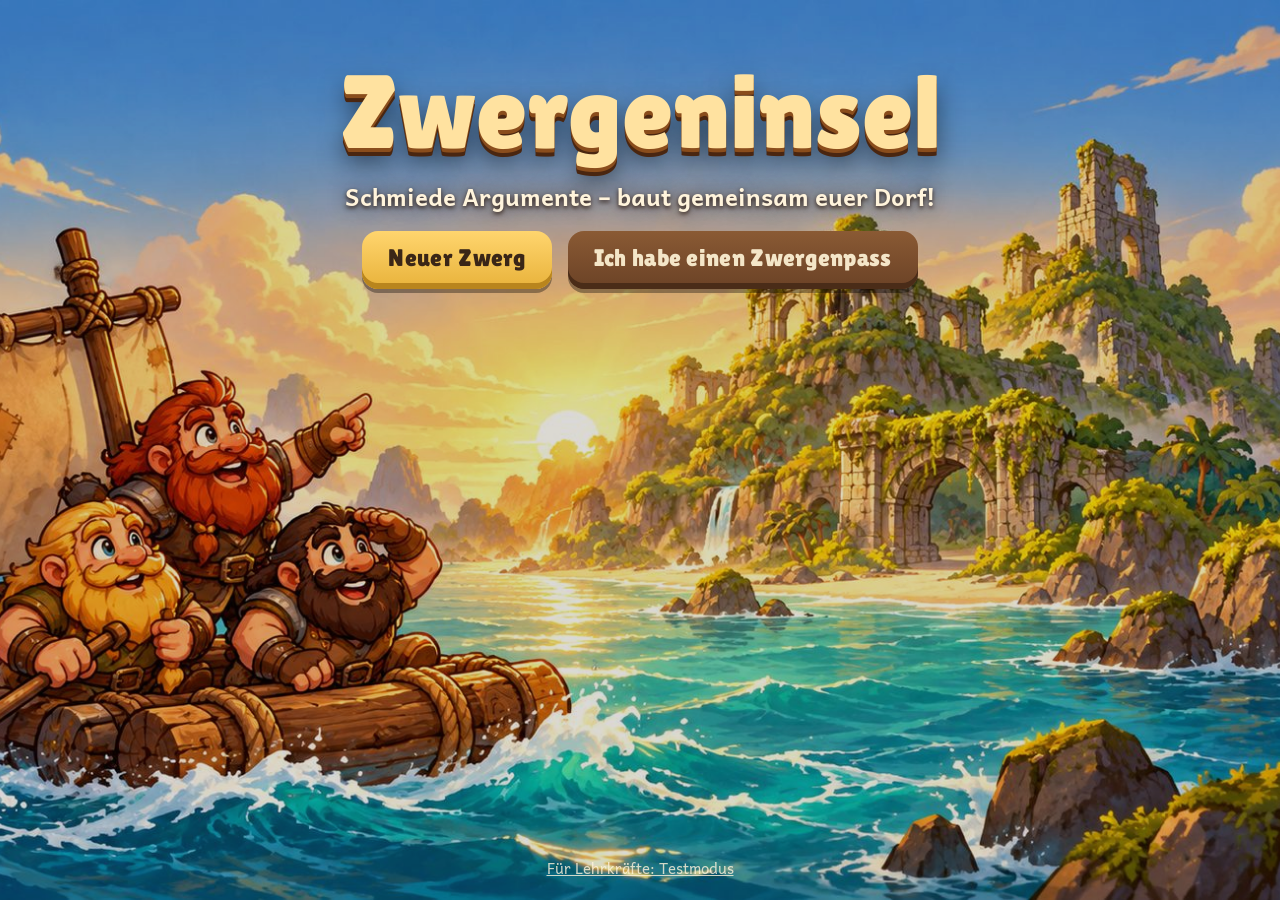
==== commit fae6c094: "Gebäude schalten Übungen frei: 5 Ratsfragen, 10 Gebäude-Stollen, Inselbotschaft statt Runenwort, Zwe" ====
--- a/index.html
+++ b/index.html
@@ -25,6 +25,7 @@
 <script src="js/data-k3.js"></script>
 <script src="js/data-mehr.js"></script>
 <script src="js/data-spiel.js"></script>
+<script src="js/data-bau.js"></script>
 <script src="js/pass.js"></script>
 <script src="js/gemeinsam.js"></script>
 <script src="js/app.js"></script>
--- a/css/spiel.css
+++ b/css/spiel.css
@@ -401,11 +401,8 @@
 @keyframes drehen { to { transform: rotate(360deg); } }
 .knopf-reihe { display: flex; gap: 12px; flex-wrap: wrap; justify-content: center; }
 
-.meldung {
-  position: fixed; left: 50%; bottom: 28px; transform: translateX(-50%); z-index: 60;
-  padding: 12px 22px; font-size: 20px; max-width: 90vw; text-align: center;
-  animation: einblenden 0.3s;
-}
+.meldungen { position: fixed; left: 50%; bottom: 28px; transform: translateX(-50%); z-index: 60; display: flex; flex-direction: column-reverse; align-items: center; gap: 8px; pointer-events: none; width: max-content; max-width: 90vw; }
+.meldung { padding: 12px 22px; font-size: 20px; max-width: 90vw; text-align: center; animation: einblenden 0.3s; }
 
 /* ---------- Hochformat ---------- */
 @media (orientation: portrait), (max-width: 860px) {
@@ -573,3 +570,29 @@
 .knopf-link { align-self: flex-start; background: none; border: none; padding: 4px 0; font: inherit; font-size: 16px; color: var(--tinte-hell); text-decoration: underline; cursor: pointer; }
 @media (max-width: 700px) { .karten-raster { grid-template-columns: repeat(6, 1fr); } }
 .pass-code { white-space: nowrap; font-size: clamp(26px, 3.4vw, 40px); letter-spacing: 2px; }
+.kombo[hidden] { display: none; }
+
+/* Startbild: Titel in den Himmel, damit die Zwerge auf dem Floß frei bleiben */
+.start-mitte { justify-content: flex-start; padding-top: clamp(28px, 7vh, 80px); gap: 18px; }
+.logo-unter { font-weight: 700; text-shadow: 0 2px 4px rgba(40, 20, 8, 0.9), 0 0 18px rgba(40, 20, 8, 0.6); }
+/* Meisterin auf der Bühne größer */
+.meisterin { width: 46%; max-width: 260px; }
+@media (max-height: 800px) { .meisterin { max-width: 210px; } }
+/* Aufgabenkarte nur so hoch wie ihr Inhalt */
+.spiel > .aufgabe { align-self: flex-start; max-height: 100%; }
+img.truhe-klein, .platzhalter.truhe-klein { width: 110px; height: auto; max-height: 90px; object-fit: contain; }
+.belohnung-seiten { display: flex; flex-direction: column; gap: 10px; align-self: stretch; }
+/* Fußleiste im Fenster: Knopf bleibt sichtbar, auch wenn der Inhalt scrollt */
+.fenster-fuss { position: sticky; bottom: -26px; align-self: stretch; display: flex; justify-content: center; padding: 10px 0 4px; margin-bottom: -6px; background: linear-gradient(180deg, rgba(243, 228, 196, 0), #f1e1bf 40%); }
+.fenster.erfolge-kompakt { gap: 10px; max-width: 720px; }
+.fenster.erfolge-kompakt h2 { font-size: 24px !important; margin: 0; }
+.fenster.erfolge-kompakt .rang-neu h2 { font-size: 30px !important; }
+.fenster.erfolge-kompakt .huepf-zwerg.gross { width: 110px; }
+.fenster.erfolge-kompakt .rang-emblem { width: 70px; height: 70px; }
+
+/* ---------- Inselbotschaft ---------- */
+.botschaft-leiste { display: flex; align-items: center; gap: 14px; padding: 12px 18px; flex-wrap: wrap; border: 3px dashed #b08a5a; }
+.botschaft-leiste.ok { border-style: solid; border-color: var(--moos, #6b9b3a); }
+.botschaft-text { flex: 1; font-size: 19px; min-width: 220px; }
+.botschaft-text b { letter-spacing: 2px; }
+.botschaft-eingabe { font-size: 34px; letter-spacing: 6px; text-align: center; text-transform: uppercase; }
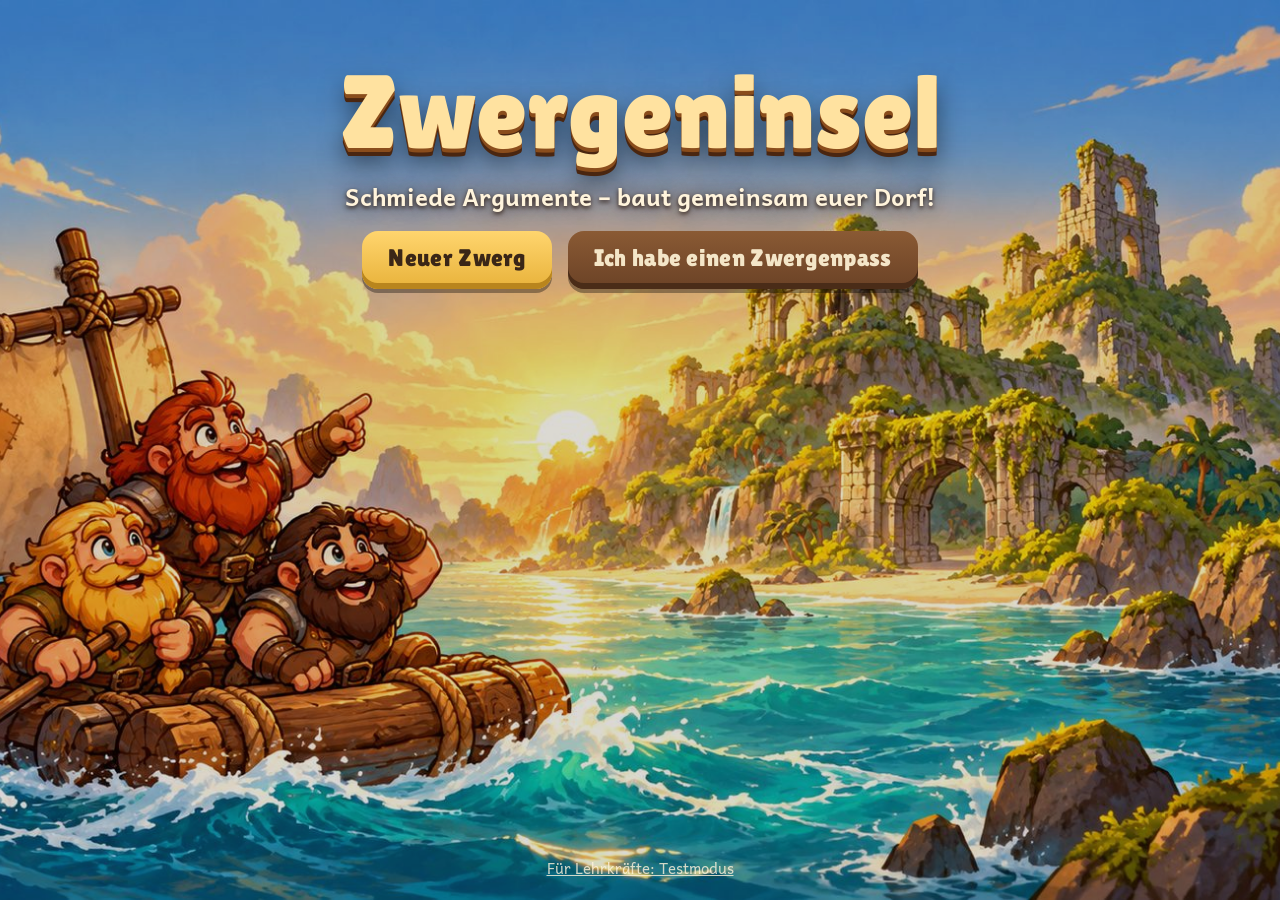
==== commit 8f5b037f: "Schulbetrieb: Datenschutz, WLAN-Ausfall, iPad/Safari, Smartboard-Lesbarkeit - Schriften lokal statt " ====
--- a/index.html
+++ b/index.html
@@ -12,9 +12,7 @@
 <link rel="manifest" href="manifest.webmanifest">
 <link rel="apple-touch-icon" href="bilder/app-icon.png">
 <link rel="icon" href="bilder/app-icon.png">
-<link rel="preconnect" href="https://fonts.googleapis.com">
-<link rel="preconnect" href="https://fonts.gstatic.com" crossorigin>
-<link href="https://fonts.googleapis.com/css2?family=Andika:wght@400;700&family=Lilita+One&display=swap" rel="stylesheet">
+<link href="schrift/schrift.css" rel="stylesheet">
 <link rel="stylesheet" href="css/spiel.css">
 </head>
 <body>
@@ -26,6 +24,8 @@
 <script src="js/data-mehr.js"></script>
 <script src="js/data-spiel.js"></script>
 <script src="js/data-bau.js"></script>
+<script src="js/data-klasse.js"></script>
+<script src="js/data-vielfalt.js"></script>
 <script src="js/pass.js"></script>
 <script src="js/gemeinsam.js"></script>
 <script src="js/app.js"></script>
--- a/schrift/schrift.css
+++ b/schrift/schrift.css
@@ -0,0 +1,6 @@
+/* Schriften liegen im Projekt – nichts wird von Google oder anderen Servern geladen.
+   „Insel Text“ = verkleinerte Fassung von Andika (SIL), „Insel Titel“ = verkleinerte Fassung von Lilita One.
+   Beide unter der SIL Open Font License 1.1, siehe OFL-*.txt. */
+@font-face { font-family: 'Insel Text'; font-style: normal; font-weight: 400; font-display: swap; src: url('insel-text-400.woff') format('woff'); }
+@font-face { font-family: 'Insel Text'; font-style: normal; font-weight: 700; font-display: swap; src: url('insel-text-700.woff') format('woff'); }
+@font-face { font-family: 'Insel Titel'; font-style: normal; font-weight: 400; font-display: swap; src: url('insel-titel-400.woff') format('woff'); }
--- a/css/spiel.css
+++ b/css/spiel.css
@@ -19,13 +19,15 @@
   --eisen-hell: #8a8f99;
   --edelstein: #2ec4b6;
   --fehler: #c2533a;
-  --schrift: 'Andika', 'Trebuchet MS', sans-serif;
-  --titel: 'Lilita One', 'Trebuchet MS', sans-serif;
+  --schrift: 'Insel Text', 'Trebuchet MS', sans-serif;
+  --titel: 'Insel Titel', 'Trebuchet MS', sans-serif;
   --radius: 18px;
 }
 
 * { box-sizing: border-box; -webkit-tap-highlight-color: transparent; }
 html, body { margin: 0; height: 100%; }
+/* iPad: kein Zoom durch Doppeltippen, kein Gummiband-Effekt beim Wischen */
+html { touch-action: manipulation; overscroll-behavior: none; -webkit-text-size-adjust: 100%; }
 body {
   background: var(--nacht);
   color: var(--pergament);
@@ -596,3 +598,56 @@
 .botschaft-text { flex: 1; font-size: 19px; min-width: 220px; }
 .botschaft-text b { letter-spacing: 2px; }
 .botschaft-eingabe { font-size: 34px; letter-spacing: 6px; text-align: center; text-transform: uppercase; }
+
+/* ---------- Rückblick ---------- */
+.rueckblick-abschnitt { display: flex; align-items: center; justify-content: space-between; gap: 16px; flex-wrap: wrap; }
+.rueckblick { max-width: 900px; margin: 0 auto; padding: 14px; display: flex; flex-direction: column; gap: 12px; }
+.rueckblick-liste { display: flex; flex-direction: column; gap: 12px; }
+.rueckblick-zeile { padding: 14px 18px; display: grid; grid-template-columns: 1fr auto; gap: 10px 16px; align-items: center; border-left: 8px solid transparent; }
+.rueckblick-zeile.w3 { border-left-color: #6b9b3a; }
+.rueckblick-zeile.w2 { border-left-color: #e8b23a; }
+.rueckblick-zeile.w1 { border-left-color: #d9732f; }
+.rueckblick-text { font-size: 21px; font-weight: 700; }
+.rueckblick-wahl { display: flex; gap: 8px; }
+.einschaetzung { min-height: 48px; padding: 6px 14px; border-radius: 999px; border: 3px solid rgba(58, 38, 23, 0.25); background: #fffaf0; font: inherit; font-size: 17px; color: var(--tinte); cursor: pointer; }
+.einschaetzung.sicher.gewaehlt { background: #c9e3a8; border-color: #6b9b3a; font-weight: 700; }
+.einschaetzung.fast.gewaehlt { background: #f8e3a4; border-color: #e8b23a; font-weight: 700; }
+.einschaetzung.ueben.gewaehlt { background: #f6c9a6; border-color: #d9732f; font-weight: 700; }
+.rueckblick-tipp { grid-column: 1 / -1; display: flex; align-items: center; gap: 12px; flex-wrap: wrap; font-size: 18px; color: var(--tinte-hell); }
+.rueckblick-ziel { display: flex; align-items: center; gap: 16px; padding: 14px 18px; font-size: 20px; }
+@media (max-width: 760px) { .rueckblick-zeile { grid-template-columns: 1fr; } }
+.rueckblick-meisterin { width: 90px; flex: none; } .rueckblick-meisterin img { width: 100%; display: block; }
+
+/* ---------- Stammesrat auf dem iPad ---------- */
+.stammesrat-ipad { max-width: 920px; margin: 0 auto; padding: 14px; display: flex; flex-direction: column; gap: 14px; }
+.rollenkarte { display: flex; gap: 18px; align-items: center; padding: 16px 22px; border: 4px solid; }
+.rollenkarte-zeichen { font-size: 64px; line-height: 1; }
+.rollenkarte h2 { font-size: 40px; }
+.stamm-box { padding: 14px 18px; }
+.stamm-box h3 { margin: 0 0 6px; font-size: 22px; }
+.stamm-optionen { display: grid; grid-template-columns: 1fr 1fr; gap: 10px; margin-top: 10px; }
+.stamm-option { display: flex; align-items: center; gap: 10px; padding: 8px; border-radius: 12px; background: #fffaf0; border: 2px solid #b08a5a; }
+.stamm-option-bild { width: 70px; flex: none; }
+.stamm-option-bild img { width: 100%; display: block; }
+.stamm-spalten { display: grid; grid-template-columns: 1fr 1fr; gap: 14px; }
+.saetze { margin: 0; padding-left: 22px; font-size: 19px; }
+.saetze li { margin-bottom: 4px; }
+.stamm-liste { display: grid; grid-template-columns: repeat(auto-fill, minmax(180px, 1fr)); gap: 8px; }
+.stamm-person { display: flex; flex-direction: column; padding: 8px 12px; border-radius: 10px; background: #fffaf0; border: 2px solid rgba(58, 38, 23, 0.2); font-size: 17px; }
+.stamm-person.ich { border-color: var(--gold); background: #fff1cf; }
+@media (max-width: 760px) { .stamm-spalten, .stamm-optionen { grid-template-columns: 1fr; } }
+
+/* ---------- Begründungshand ---------- */
+.hand-kopf { display: flex; align-items: center; gap: 12px; }
+.hand-symbol { font-size: 44px; line-height: 1; }
+.hand-liste .check { gap: 10px; }
+.finger { flex: none; width: 30px; height: 30px; border-radius: 50%; background: #f3e6c8; border: 2px solid #b08a5a; display: flex; align-items: center; justify-content: center; font-family: var(--titel); font-size: 18px; }
+.abschied { max-width: 560px; padding: 26px 30px; display: flex; flex-direction: column; gap: 10px; align-items: center; text-align: center; font-size: 20px; }
+.abschied p { margin: 0; }
+
+/* Themen-Herkunft: Klasse oder Insel */
+.herkunft { display: inline-block; vertical-align: middle; margin-left: 6px; padding: 2px 10px; border-radius: 999px; font-family: var(--text, inherit); font-size: 15px; font-weight: 700; letter-spacing: .02em; background: #2f6f8f; color: #fff; }
+.herkunft.insel { background: #6b4a1e; }
+
+/* iPad-Bildschirmtastatur: Fenster rutschen über die Tastatur, statt von ihr verdeckt zu werden */
+.schleier { padding-bottom: calc(20px + var(--tastatur, 0px)); transition: padding-bottom 0.2s; }
